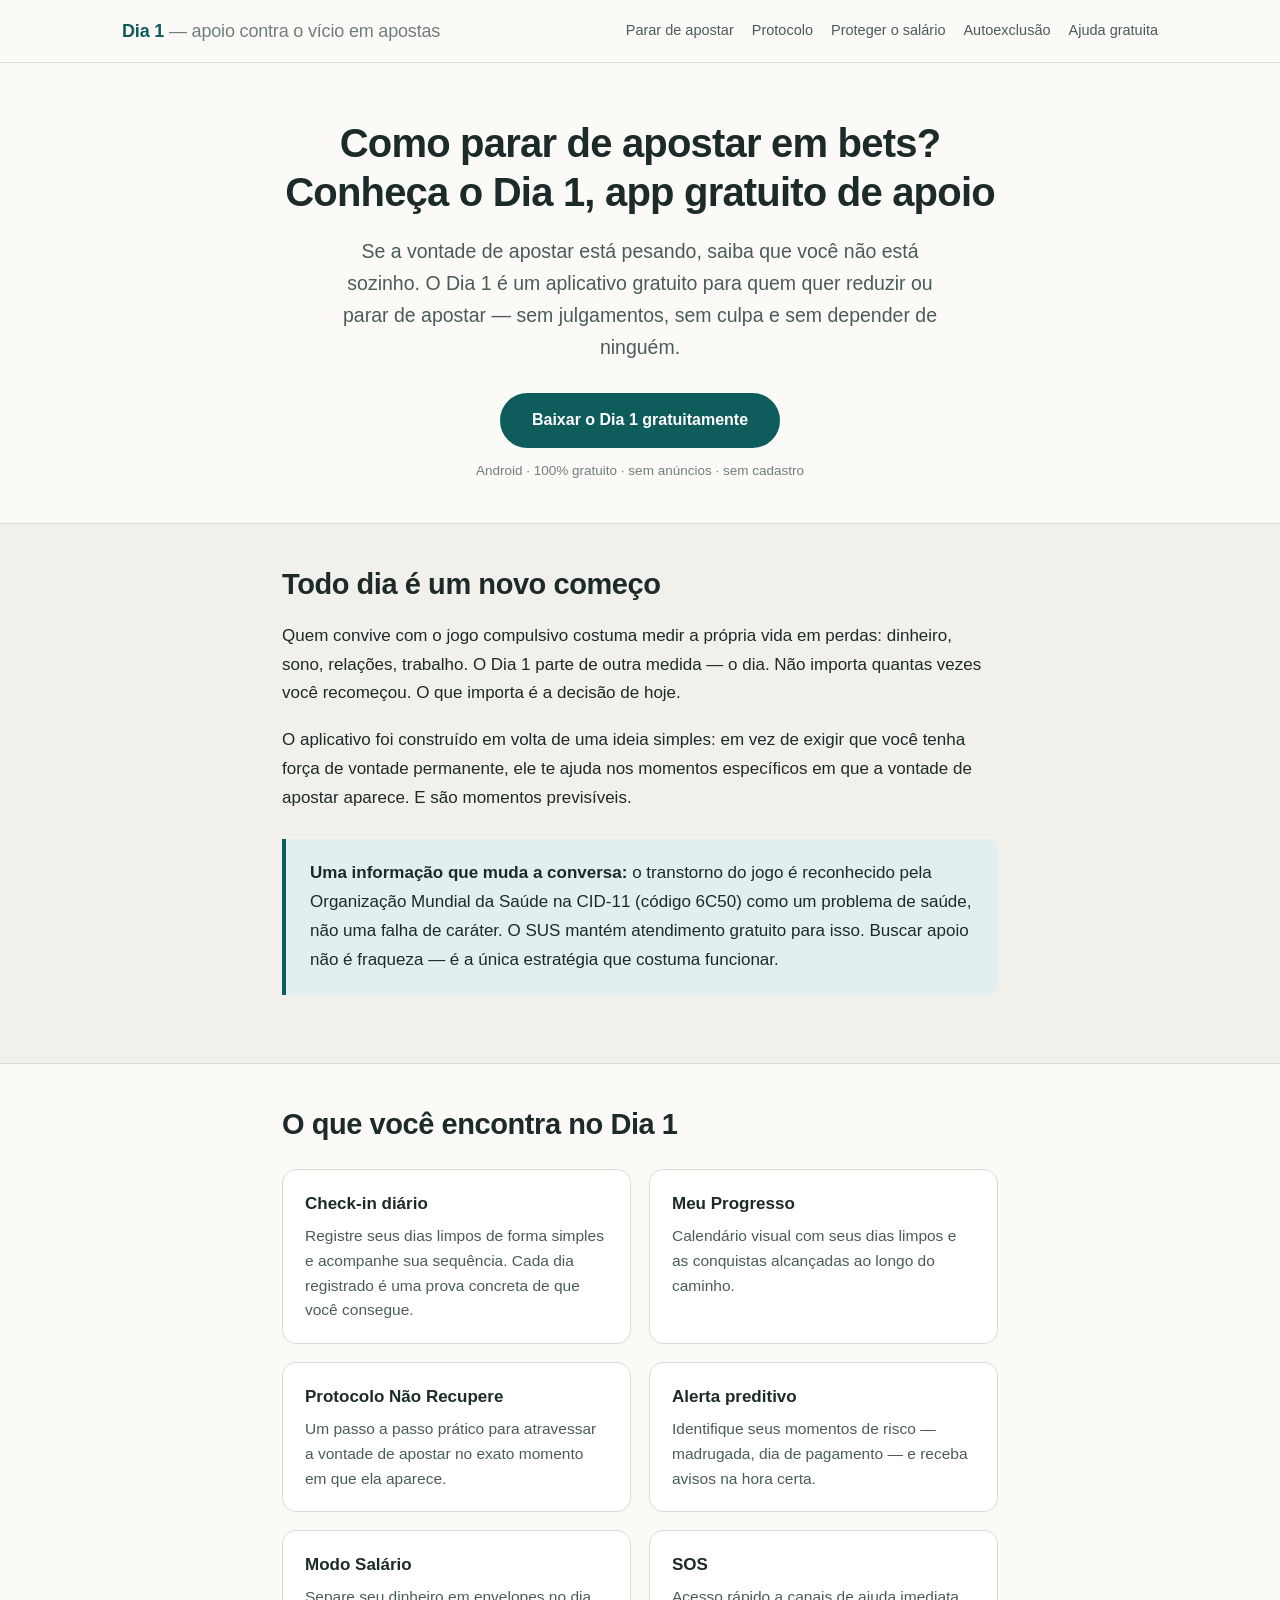
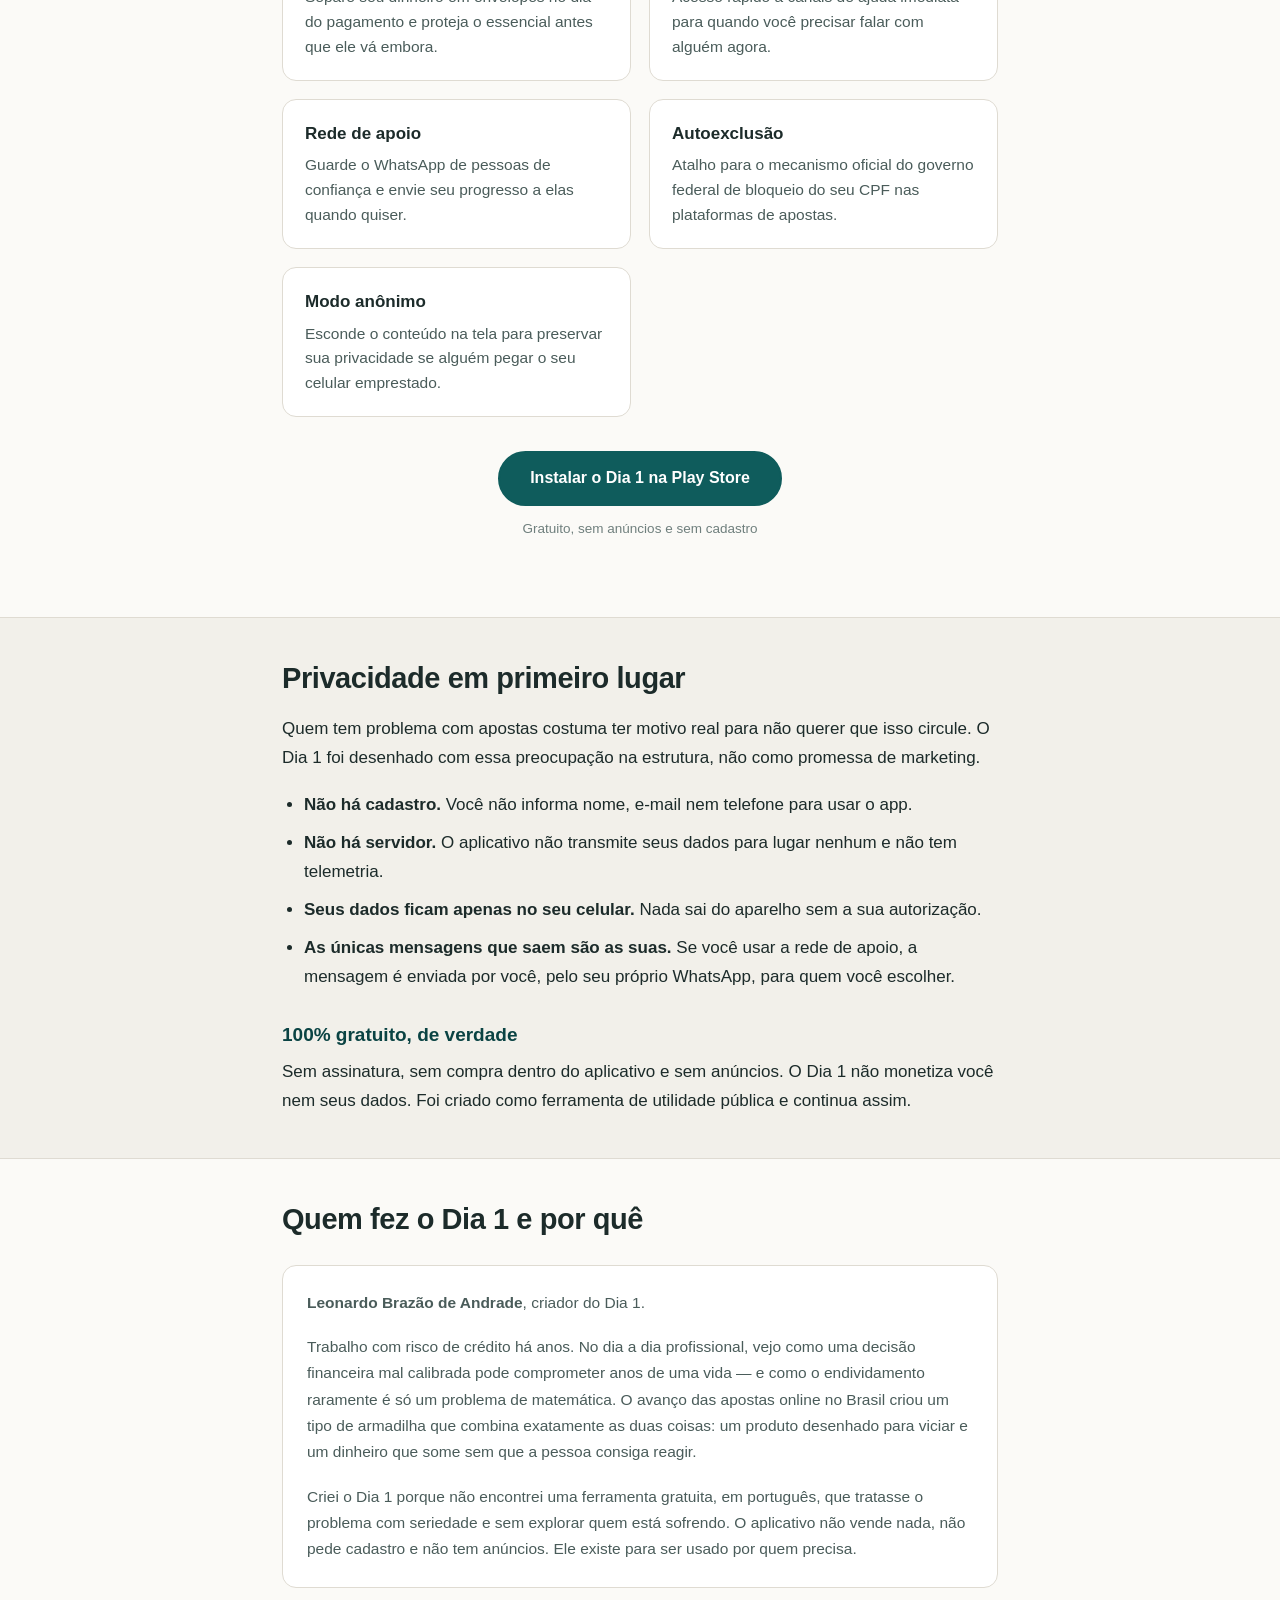
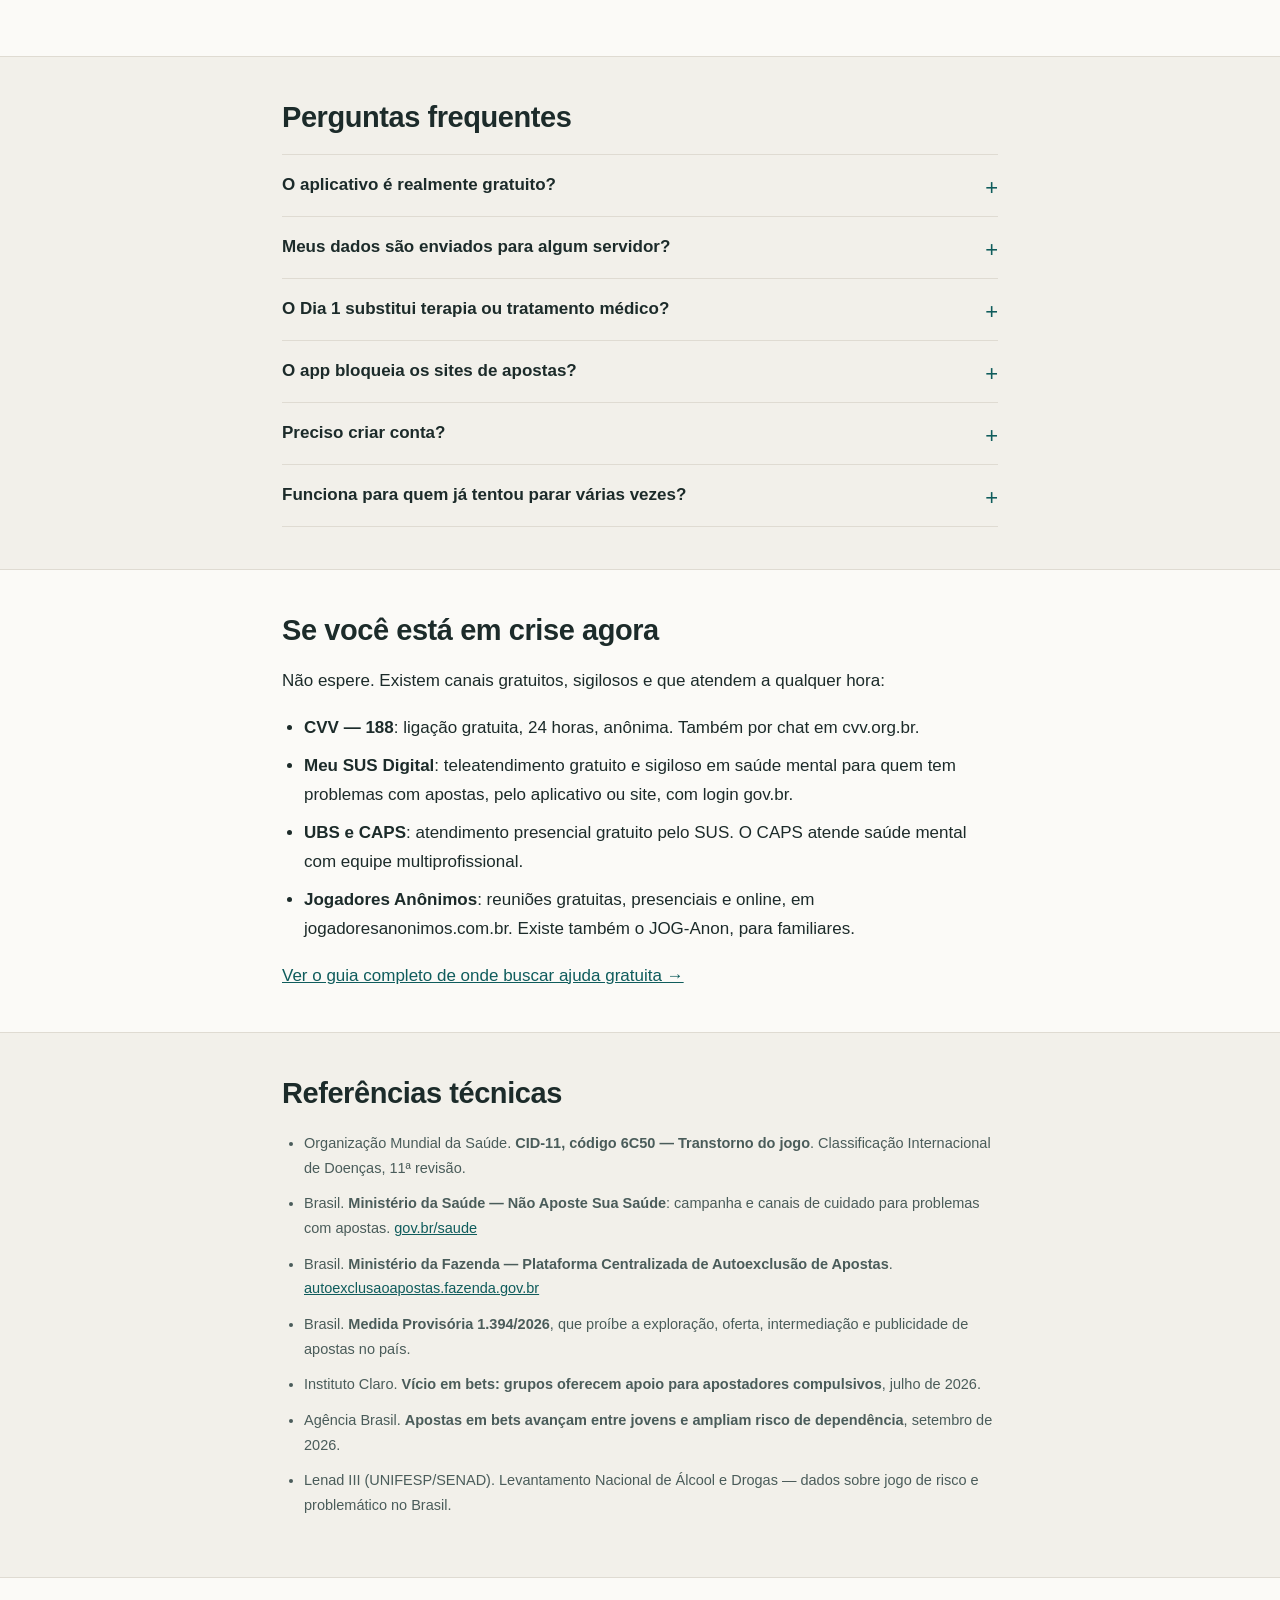
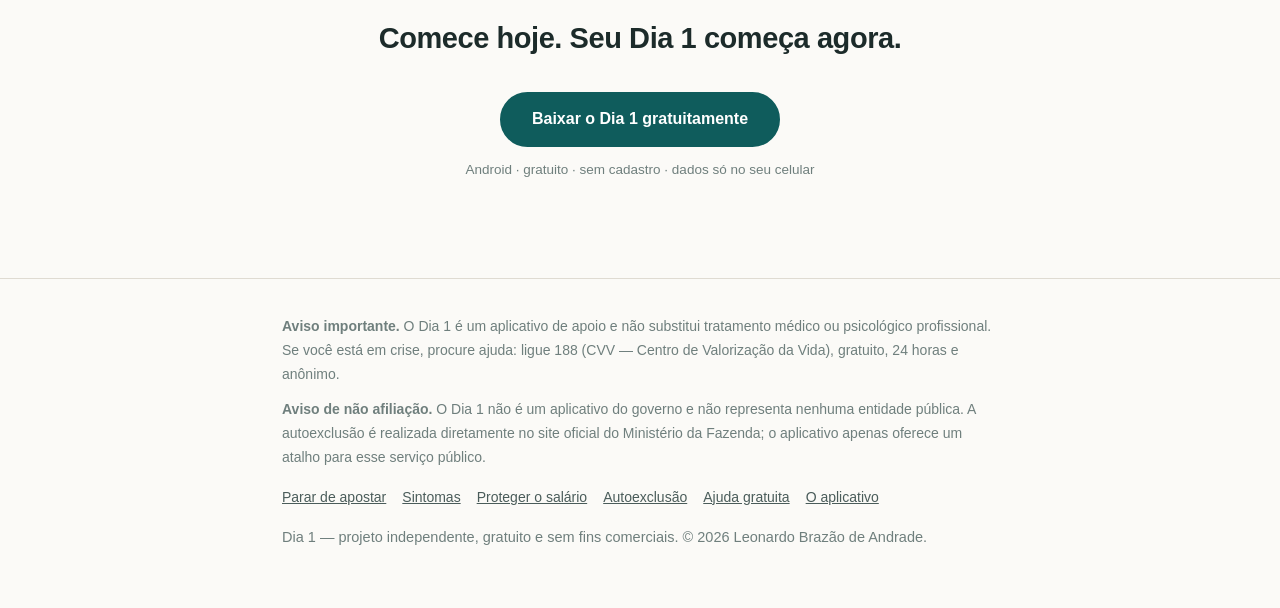
==== index.html @ 2828a222 "Create index.html" ====
<!DOCTYPE html>
<html lang="pt-BR">
<head>
<meta charset="utf-8">
<meta name="viewport" content="width=device-width, initial-scale=1">
<title>Dia 1 — App gratuito para parar de apostar e reduzir o vício em bets</title>
<meta name="description" content="O Dia 1 é um app gratuito de apoio para quem quer reduzir ou parar de apostar. Registre seus dias limpos, proteja seu salário e receba apoio. Sem anúncios, sem cadastro, dados só no seu celular.">
<link rel="canonical" href="https://leoandradefr.github.io/dia1/">
<meta name="robots" content="index, follow">
<meta name="author" content="Leonardo Brazão de Andrade">
<meta name="theme-color" content="#0f5c5c">

<meta property="og:type" content="website">
<meta property="og:locale" content="pt_BR">
<meta property="og:site_name" content="Dia 1">
<meta property="og:title" content="Dia 1 — App gratuito para parar de apostar e reduzir o vício em bets">
<meta property="og:description" content="App gratuito de apoio para quem quer reduzir ou parar de apostar. Sem anúncios, sem cadastro, dados só no seu celular.">
<meta property="og:url" content="https://leoandradefr.github.io/dia1/">
<meta name="twitter:card" content="summary_large_image">
<meta name="twitter:title" content="Dia 1 — App gratuito para parar de apostar">
<meta name="twitter:description" content="App gratuito de apoio para quem quer reduzir ou parar de apostar. Sem anúncios, sem cadastro, dados só no seu celular.">

<link rel="stylesheet" href="style.css">

<script type="application/ld+json">
{
  "@context": "https://schema.org",
  "@type": "SoftwareApplication",
  "name": "Dia 1",
  "alternateName": "Dia 1 - Reduza o Vício em Bets",
  "applicationCategory": "LifestyleApplication",
  "applicationSubCategory": "Saúde mental e apoio à dependência",
  "operatingSystem": "Android",
  "description": "Aplicativo gratuito de apoio para quem quer reduzir ou parar de apostar. Check-in diário de dias limpos, protocolo para momentos de fissura, alerta preditivo de risco, organização financeira do salário e acesso a canais de ajuda.",
  "url": "https://leoandradefr.github.io/dia1/",
  "installUrl": "https://play.google.com/store/apps/details?id=br.com.leonardo_andrade.dia1&hl=pt_BR",
  "inLanguage": "pt-BR",
  "isAccessibleForFree": true,
  "offers": {
    "@type": "Offer",
    "price": "0",
    "priceCurrency": "BRL"
  },
  "author": {
    "@type": "Person",
    "name": "Leonardo Brazão de Andrade"
  },
  "publisher": {
    "@type": "Organization",
    "name": "Dia 1"
  }
}
</script>
<script type="application/ld+json">
{
  "@context": "https://schema.org",
  "@type": "FAQPage",
  "mainEntity": [
    {
      "@type": "Question",
      "name": "O aplicativo Dia 1 é realmente gratuito?",
      "acceptedAnswer": {
        "@type": "Answer",
        "text": "Sim. O Dia 1 é totalmente gratuito: não tem assinatura, não tem compra dentro do app e não exibe anúncios. Ele foi criado como ferramenta de apoio e continua gratuito para todo mundo."
      }
    },
    {
      "@type": "Question",
      "name": "O Dia 1 coleta ou envia meus dados para algum servidor?",
      "acceptedAnswer": {
        "@type": "Answer",
        "text": "Não. O aplicativo não tem servidor e não transmite seus dados. Todas as informações ficam armazenadas apenas no seu celular. Não existe cadastro obrigatório. As únicas mensagens que podem sair do aparelho são aquelas que você mesmo escolhe enviar para pessoas de confiança, pelo seu próprio WhatsApp."
      }
    },
    {
      "@type": "Question",
      "name": "O Dia 1 substitui tratamento médico ou psicológico?",
      "acceptedAnswer": {
        "@type": "Answer",
        "text": "Não. O Dia 1 é uma ferramenta de apoio e não substitui acompanhamento profissional. Se você está em crise, ligue 188 para o CVV, que atende gratuitamente, 24 horas por dia, de forma anônima. O SUS também oferece atendimento gratuito nas UBS e nos CAPS."
      }
    },
    {
      "@type": "Question",
      "name": "O Dia 1 bloqueia os sites de apostas no meu celular?",
      "acceptedAnswer": {
        "@type": "Answer",
        "text": "O Dia 1 não é um bloqueador de sites. Ele oferece um atalho facilitado para a Plataforma Centralizada de Autoexclusão do Ministério da Fazenda, serviço oficial do governo federal em que você solicita o bloqueio do seu CPF nas plataformas de apostas autorizadas. O bloqueio é feito diretamente no site oficial do governo."
      }
    },
    {
      "@type": "Question",
      "name": "Preciso criar conta ou fazer login para usar o aplicativo?",
      "acceptedAnswer": {
        "@type": "Answer",
        "text": "Não. O Dia 1 não exige cadastro nem login. Você instala e começa a usar. Existe um modo anônimo que esconde o conteúdo da tela para preservar sua privacidade caso outra pessoa use o seu celular."
      }
    }
  ]
}
</script>
</head>
<body>

<a class="skip-link" href="#conteudo">Ir para o conteúdo</a>

<header class="site">
  <div class="wrap-wide">
    <a class="brand" href="index.html">Dia 1 <span>— apoio contra o vício em apostas</span></a>
    <nav class="site">
      <a href="como-parar-de-apostar.html">Parar de apostar</a>
      <a href="protocolo-nao-recupere.html">Protocolo</a>
      <a href="proteger-salario-de-apostas.html">Proteger o salário</a>
      <a href="autoexclusao-apostas.html">Autoexclusão</a>
      <a href="onde-buscar-ajuda-gratuita.html">Ajuda gratuita</a>
    </nav>
  </div>
</header>

<main id="conteudo">

  <div class="wrap">
    <div class="hero">
      <h1>Como parar de apostar em bets? Conheça o Dia 1, app gratuito de apoio</h1>
      <p class="lead">Se a vontade de apostar está pesando, saiba que você não está sozinho. O Dia 1 é um aplicativo gratuito para quem quer reduzir ou parar de apostar — sem julgamentos, sem culpa e sem depender de ninguém.</p>
      <a class="btn" href="https://play.google.com/store/apps/details?id=br.com.leonardo_andrade.dia1&amp;hl=pt_BR">Baixar o Dia 1 gratuitamente</a>
      <span class="btn-note">Android · 100% gratuito · sem anúncios · sem cadastro</span>
    </div>
  </div>

  <section class="alt">
    <div class="wrap">
      <h2>Todo dia é um novo começo</h2>
      <p>Quem convive com o jogo compulsivo costuma medir a própria vida em perdas: dinheiro, sono, relações, trabalho. O Dia 1 parte de outra medida — o dia. Não importa quantas vezes você recomeçou. O que importa é a decisão de hoje.</p>
      <p>O aplicativo foi construído em volta de uma ideia simples: em vez de exigir que você tenha força de vontade permanente, ele te ajuda nos momentos específicos em que a vontade de apostar aparece. E são momentos previsíveis.</p>
      <div class="callout">
        <p><strong>Uma informação que muda a conversa:</strong> o transtorno do jogo é reconhecido pela Organização Mundial da Saúde na CID-11 (código 6C50) como um problema de saúde, não uma falha de caráter. O SUS mantém atendimento gratuito para isso. Buscar apoio não é fraqueza — é a única estratégia que costuma funcionar.</p>
      </div>
    </div>
  </section>

  <section>
    <div class="wrap">
      <h2>O que você encontra no Dia 1</h2>
      <div class="cards">
        <div class="card">
          <h3>Check-in diário</h3>
          <p>Registre seus dias limpos de forma simples e acompanhe sua sequência. Cada dia registrado é uma prova concreta de que você consegue.</p>
        </div>
        <div class="card">
          <h3>Meu Progresso</h3>
          <p>Calendário visual com seus dias limpos e as conquistas alcançadas ao longo do caminho.</p>
        </div>
        <div class="card">
          <h3>Protocolo Não Recupere</h3>
          <p>Um passo a passo prático para atravessar a vontade de apostar no exato momento em que ela aparece.</p>
        </div>
        <div class="card">
          <h3>Alerta preditivo</h3>
          <p>Identifique seus momentos de risco — madrugada, dia de pagamento — e receba avisos na hora certa.</p>
        </div>
        <div class="card">
          <h3>Modo Salário</h3>
          <p>Separe seu dinheiro em envelopes no dia do pagamento e proteja o essencial antes que ele vá embora.</p>
        </div>
        <div class="card">
          <h3>SOS</h3>
          <p>Acesso rápido a canais de ajuda imediata para quando você precisar falar com alguém agora.</p>
        </div>
        <div class="card">
          <h3>Rede de apoio</h3>
          <p>Guarde o WhatsApp de pessoas de confiança e envie seu progresso a elas quando quiser.</p>
        </div>
        <div class="card">
          <h3>Autoexclusão</h3>
          <p>Atalho para o mecanismo oficial do governo federal de bloqueio do seu CPF nas plataformas de apostas.</p>
        </div>
        <div class="card">
          <h3>Modo anônimo</h3>
          <p>Esconde o conteúdo na tela para preservar sua privacidade se alguém pegar o seu celular emprestado.</p>
        </div>
      </div>
      <div class="btn-row">
        <a class="btn" href="https://play.google.com/store/apps/details?id=br.com.leonardo_andrade.dia1&amp;hl=pt_BR">Instalar o Dia 1 na Play Store</a>
        <span class="btn-note">Gratuito, sem anúncios e sem cadastro</span>
      </div>
    </div>
  </section>

  <section class="alt">
    <div class="wrap">
      <h2>Privacidade em primeiro lugar</h2>
      <p>Quem tem problema com apostas costuma ter motivo real para não querer que isso circule. O Dia 1 foi desenhado com essa preocupação na estrutura, não como promessa de marketing.</p>
      <ul>
        <li><strong>Não há cadastro.</strong> Você não informa nome, e-mail nem telefone para usar o app.</li>
        <li><strong>Não há servidor.</strong> O aplicativo não transmite seus dados para lugar nenhum e não tem telemetria.</li>
        <li><strong>Seus dados ficam apenas no seu celular.</strong> Nada sai do aparelho sem a sua autorização.</li>
        <li><strong>As únicas mensagens que saem são as suas.</strong> Se você usar a rede de apoio, a mensagem é enviada por você, pelo seu próprio WhatsApp, para quem você escolher.</li>
      </ul>
      <h3>100% gratuito, de verdade</h3>
      <p>Sem assinatura, sem compra dentro do aplicativo e sem anúncios. O Dia 1 não monetiza você nem seus dados. Foi criado como ferramenta de utilidade pública e continua assim.</p>
    </div>
  </section>

  <section>
    <div class="wrap">
      <h2>Quem fez o Dia 1 e por quê</h2>
      <div class="author">
        <div class="author-text">
          <p><strong>Leonardo Brazão de Andrade</strong>, criador do Dia 1.</p>
          <p>Trabalho com risco de crédito há anos. No dia a dia profissional, vejo como uma decisão financeira mal calibrada pode comprometer anos de uma vida — e como o endividamento raramente é só um problema de matemática. O avanço das apostas online no Brasil criou um tipo de armadilha que combina exatamente as duas coisas: um produto desenhado para viciar e um dinheiro que some sem que a pessoa consiga reagir.</p>
          <p>Criei o Dia 1 porque não encontrei uma ferramenta gratuita, em português, que tratasse o problema com seriedade e sem explorar quem está sofrendo. O aplicativo não vende nada, não pede cadastro e não tem anúncios. Ele existe para ser usado por quem precisa.</p>
        </div>
      </div>
    </div>
  </section>

  <section class="alt">
    <div class="wrap">
      <h2>Perguntas frequentes</h2>
      <div class="faq">
        <details>
          <summary>O aplicativo é realmente gratuito?</summary>
          <p>Sim. Não existe assinatura, compra dentro do app ou anúncio. O Dia 1 é gratuito para todo mundo e continua assim.</p>
        </details>
        <details>
          <summary>Meus dados são enviados para algum servidor?</summary>
          <p>Não. O app não tem servidor e não transmite dados. Tudo fica no seu celular. As únicas mensagens que podem sair do aparelho são as que você mesmo envia para pessoas de confiança, pelo seu WhatsApp.</p>
        </details>
        <details>
          <summary>O Dia 1 substitui terapia ou tratamento médico?</summary>
          <p>Não. Ele é uma ferramenta de apoio e não substitui acompanhamento profissional. Se você está em crise, ligue 188 (CVV), gratuito e 24 horas. Para tratamento, procure uma UBS ou um CAPS — o atendimento é gratuito pelo SUS.</p>
        </details>
        <details>
          <summary>O app bloqueia os sites de apostas?</summary>
          <p>O bloqueio é feito pela Plataforma Centralizada de Autoexclusão do Ministério da Fazenda, um serviço oficial do governo federal. O Dia 1 apenas oferece um atalho para esse serviço. O bloqueio em si é solicitado no site do governo.</p>
        </details>
        <details>
          <summary>Preciso criar conta?</summary>
          <p>Não. O app não exige cadastro nem login. Existe um modo anônimo que esconde o conteúdo da tela caso alguém use seu celular.</p>
        </details>
        <details>
          <summary>Funciona para quem já tentou parar várias vezes?</summary>
          <p>Funciona justamente para isso. O app foi construído em torno do recomeço: o contador zera, mas o histórico fica. A proposta não é nunca falhar — é voltar mais rápido.</p>
        </details>
      </div>
    </div>
  </section>

  <section>
    <div class="wrap">
      <h2>Se você está em crise agora</h2>
      <p>Não espere. Existem canais gratuitos, sigilosos e que atendem a qualquer hora:</p>
      <ul>
        <li><strong>CVV — 188</strong>: ligação gratuita, 24 horas, anônima. Também por chat em cvv.org.br.</li>
        <li><strong>Meu SUS Digital</strong>: teleatendimento gratuito e sigiloso em saúde mental para quem tem problemas com apostas, pelo aplicativo ou site, com login gov.br.</li>
        <li><strong>UBS e CAPS</strong>: atendimento presencial gratuito pelo SUS. O CAPS atende saúde mental com equipe multiprofissional.</li>
        <li><strong>Jogadores Anônimos</strong>: reuniões gratuitas, presenciais e online, em jogadoresanonimos.com.br. Existe também o JOG-Anon, para familiares.</li>
      </ul>
      <p><a href="onde-buscar-ajuda-gratuita.html">Ver o guia completo de onde buscar ajuda gratuita →</a></p>
    </div>
  </section>

  <section class="alt">
    <div class="wrap">
      <h2>Referências técnicas</h2>
      <ul class="refs">
        <li>Organização Mundial da Saúde. <strong>CID-11, código 6C50 — Transtorno do jogo</strong>. Classificação Internacional de Doenças, 11ª revisão.</li>
        <li>Brasil. <strong>Ministério da Saúde — Não Aposte Sua Saúde</strong>: campanha e canais de cuidado para problemas com apostas. <a href="https://www.gov.br/saude/pt-br/assuntos/saude-de-a-a-z/s/saude-mental/nao-aposte-sua-saude" rel="noopener">gov.br/saude</a></li>
        <li>Brasil. <strong>Ministério da Fazenda — Plataforma Centralizada de Autoexclusão de Apostas</strong>. <a href="https://autoexclusaoapostas.fazenda.gov.br/" rel="noopener">autoexclusaoapostas.fazenda.gov.br</a></li>
        <li>Brasil. <strong>Medida Provisória 1.394/2026</strong>, que proíbe a exploração, oferta, intermediação e publicidade de apostas no país.</li>
        <li>Instituto Claro. <strong>Vício em bets: grupos oferecem apoio para apostadores compulsivos</strong>, julho de 2026.</li>
        <li>Agência Brasil. <strong>Apostas em bets avançam entre jovens e ampliam risco de dependência</strong>, setembro de 2026.</li>
        <li>Lenad III (UNIFESP/SENAD). Levantamento Nacional de Álcool e Drogas — dados sobre jogo de risco e problemático no Brasil.</li>
      </ul>
    </div>
  </section>

  <section>
    <div class="wrap center">
      <h2>Comece hoje. Seu Dia 1 começa agora.</h2>
      <div class="btn-row">
        <a class="btn" href="https://play.google.com/store/apps/details?id=br.com.leonardo_andrade.dia1&amp;hl=pt_BR">Baixar o Dia 1 gratuitamente</a>
        <span class="btn-note">Android · gratuito · sem cadastro · dados só no seu celular</span>
      </div>
    </div>
  </section>

</main>

<footer class="site">
  <div class="wrap">
    <p><strong>Aviso importante.</strong> O Dia 1 é um aplicativo de apoio e não substitui tratamento médico ou psicológico profissional. Se você está em crise, procure ajuda: ligue 188 (CVV — Centro de Valorização da Vida), gratuito, 24 horas e anônimo.</p>
    <p><strong>Aviso de não afiliação.</strong> O Dia 1 não é um aplicativo do governo e não representa nenhuma entidade pública. A autoexclusão é realizada diretamente no site oficial do Ministério da Fazenda; o aplicativo apenas oferece um atalho para esse serviço público.</p>
    <div class="foot-links">
      <a href="como-parar-de-apostar.html">Parar de apostar</a>
      <a href="vicio-em-bets-sintomas.html">Sintomas</a>
      <a href="proteger-salario-de-apostas.html">Proteger o salário</a>
      <a href="autoexclusao-apostas.html">Autoexclusão</a>
      <a href="onde-buscar-ajuda-gratuita.html">Ajuda gratuita</a>
      <a href="app.html">O aplicativo</a>
    </div>
    <p class="small">Dia 1 — projeto independente, gratuito e sem fins comerciais. © 2026 Leonardo Brazão de Andrade.</p>
  </div>
</footer>

</body>
</html>
---- style.css ----
/* Dia 1 — site institucional
   Design: limpo, acolhedor, alta legibilidade, sem dependências externas.
   Paleta: verde-petróleo (calma/estabilidade) + areia quente (acolhimento). */

:root {
  --bg: #fbfaf7;
  --bg-alt: #f2f0ea;
  --ink: #1c2b2a;
  --ink-soft: #4a5c5a;
  --ink-mute: #6f7f7d;
  --brand: #0f5c5c;
  --brand-dark: #0a4343;
  --brand-light: #e3efee;
  --accent: #c96a3f;
  --accent-soft: #fbeee7;
  --line: #dfdbd2;
  --white: #ffffff;
  --radius: 14px;
  --maxw: 760px;
  --maxw-wide: 1080px;
  --font: -apple-system, BlinkMacSystemFont, "Segoe UI", Roboto, "Helvetica Neue", Arial, sans-serif;
}

* { box-sizing: border-box; }

html {
  scroll-behavior: smooth;
  -webkit-text-size-adjust: 100%;
}

body {
  margin: 0;
  background: var(--bg);
  color: var(--ink);
  font-family: var(--font);
  font-size: 17px;
  line-height: 1.7;
  -webkit-font-smoothing: antialiased;
}

/* ---------- Estrutura ---------- */

.wrap {
  width: 100%;
  max-width: var(--maxw);
  margin: 0 auto;
  padding: 0 22px;
}

.wrap-wide {
  width: 100%;
  max-width: var(--maxw-wide);
  margin: 0 auto;
  padding: 0 22px;
}

header.site {
  border-bottom: 1px solid var(--line);
  background: var(--bg);
  position: sticky;
  top: 0;
  z-index: 20;
}

header.site .wrap-wide {
  display: flex;
  align-items: center;
  justify-content: space-between;
  gap: 16px;
  min-height: 62px;
  flex-wrap: wrap;
}

.brand {
  font-weight: 700;
  font-size: 18px;
  letter-spacing: -0.01em;
  color: var(--brand);
  text-decoration: none;
  white-space: nowrap;
}

.brand span {
  color: var(--ink-mute);
  font-weight: 500;
}

nav.site {
  display: flex;
  gap: 18px;
  flex-wrap: wrap;
}

nav.site a {
  color: var(--ink-soft);
  text-decoration: none;
  font-size: 14.5px;
  font-weight: 500;
  padding: 4px 0;
  border-bottom: 2px solid transparent;
  transition: color .15s, border-color .15s;
}

nav.site a:hover,
nav.site a:focus {
  color: var(--brand);
  border-bottom-color: var(--brand);
}

main { display: block; }

/* ---------- Hero ---------- */

.hero {
  padding: 56px 0 40px;
  text-align: center;
}

.hero h1 {
  font-size: clamp(28px, 5vw, 40px);
  line-height: 1.22;
  letter-spacing: -0.02em;
  margin: 0 0 18px;
  font-weight: 700;
  color: var(--ink);
}

.hero p.lead {
  font-size: clamp(17px, 2.2vw, 19.5px);
  color: var(--ink-soft);
  max-width: 620px;
  margin: 0 auto 30px;
  line-height: 1.65;
}

/* ---------- Botões ---------- */

.btn {
  display: inline-block;
  background: var(--brand);
  color: var(--white);
  text-decoration: none;
  font-weight: 600;
  font-size: 16px;
  padding: 15px 30px;
  border-radius: 999px;
  border: 2px solid var(--brand);
  transition: background .15s, transform .1s;
  line-height: 1.3;
}

.btn:hover, .btn:focus {
  background: var(--brand-dark);
  border-color: var(--brand-dark);
  transform: translateY(-1px);
}

.btn-outline {
  background: transparent;
  color: var(--brand);
}

.btn-outline:hover, .btn-outline:focus {
  background: var(--brand-light);
  color: var(--brand-dark);
}

.btn-note {
  display: block;
  font-size: 13.5px;
  color: var(--ink-mute);
  margin-top: 12px;
}

.btn-row {
  text-align: center;
  margin: 34px 0;
}

/* ---------- Seções ---------- */

section {
  padding: 42px 0;
}

section.alt {
  background: var(--bg-alt);
  border-top: 1px solid var(--line);
  border-bottom: 1px solid var(--line);
}

h2 {
  font-size: clamp(23px, 3.4vw, 29px);
  line-height: 1.3;
  letter-spacing: -0.015em;
  margin: 0 0 18px;
  font-weight: 700;
}

h3 {
  font-size: 19px;
  line-height: 1.4;
  margin: 30px 0 10px;
  font-weight: 650;
  color: var(--brand-dark);
}

p { margin: 0 0 18px; }

p:last-child { margin-bottom: 0; }

a { color: var(--brand); }

ul, ol {
  margin: 0 0 18px;
  padding-left: 22px;
}

li { margin-bottom: 9px; }

strong { font-weight: 650; }

/* ---------- Cards de funcionalidades ---------- */

.cards {
  display: grid;
  grid-template-columns: repeat(auto-fit, minmax(240px, 1fr));
  gap: 18px;
  margin: 26px 0;
}

.card {
  background: var(--white);
  border: 1px solid var(--line);
  border-radius: var(--radius);
  padding: 22px 22px 20px;
}

.card h3 {
  margin: 0 0 8px;
  font-size: 17px;
  color: var(--ink);
}

.card p {
  font-size: 15.5px;
  color: var(--ink-soft);
  margin: 0;
  line-height: 1.6;
}

/* ---------- Callout ---------- */

.callout {
  background: var(--brand-light);
  border-left: 4px solid var(--brand);
  border-radius: 0 10px 10px 0;
  padding: 20px 24px;
  margin: 26px 0;
}

.callout p { margin-bottom: 10px; }
.callout p:last-child { margin-bottom: 0; }

.callout-warm {
  background: var(--accent-soft);
  border-left-color: var(--accent);
}

/* ---------- FAQ ---------- */

.faq details {
  border-bottom: 1px solid var(--line);
  padding: 16px 0;
}

.faq details:first-of-type { border-top: 1px solid var(--line); }

.faq summary {
  font-weight: 650;
  cursor: pointer;
  font-size: 17px;
  color: var(--ink);
  list-style: none;
  position: relative;
  padding-right: 28px;
}

.faq summary::-webkit-details-marker { display: none; }

.faq summary::after {
  content: "+";
  position: absolute;
  right: 0;
  top: -2px;
  font-size: 22px;
  font-weight: 400;
  color: var(--brand);
}

.faq details[open] summary::after { content: "−"; }

.faq details p {
  margin-top: 12px;
  color: var(--ink-soft);
  font-size: 16px;
}

/* ---------- Referências ---------- */

.refs {
  font-size: 14.5px;
  color: var(--ink-soft);
}

.refs li { margin-bottom: 11px; }

.refs a { color: var(--brand); }

/* ---------- Autor ---------- */

.author {
  display: flex;
  gap: 20px;
  align-items: flex-start;
  background: var(--white);
  border: 1px solid var(--line);
  border-radius: var(--radius);
  padding: 24px;
  margin: 26px 0;
}

.author-text { font-size: 15.5px; color: var(--ink-soft); }

.author-text p:last-child { margin-bottom: 0; }

/* ---------- Avisos ---------- */

.notice {
  font-size: 14px;
  color: var(--ink-mute);
  line-height: 1.65;
  background: var(--bg-alt);
  border: 1px solid var(--line);
  border-radius: 10px;
  padding: 18px 20px;
  margin: 26px 0;
}

.notice strong { color: var(--ink-soft); }

/* ---------- Footer ---------- */

footer.site {
  border-top: 1px solid var(--line);
  padding: 36px 0 46px;
  margin-top: 20px;
  font-size: 14px;
  color: var(--ink-mute);
}

footer.site p { margin-bottom: 12px; }

footer.site a { color: var(--ink-soft); }

footer.site .foot-links {
  display: flex;
  gap: 16px;
  flex-wrap: wrap;
  margin: 16px 0;
}

/* ---------- Utilidades ---------- */

.center { text-align: center; }

.small { font-size: 14.5px; color: var(--ink-mute); }

.skip-link {
  position: absolute;
  left: -9999px;
}

.skip-link:focus {
  left: 12px;
  top: 12px;
  background: var(--brand);
  color: white;
  padding: 10px 16px;
  border-radius: 8px;
  z-index: 99;
}

/* ---------- Responsivo ---------- */

@media (max-width: 620px) {
  body { font-size: 16.5px; }
  .hero { padding: 38px 0 26px; }
  section { padding: 32px 0; }
  .btn { width: 100%; text-align: center; }
  .author { flex-direction: column; gap: 12px; }
  nav.site { gap: 14px; }
  nav.site a { font-size: 14px; }
}

@media (prefers-reduced-motion: reduce) {
  html { scroll-behavior: auto; }
  * { transition: none !important; }
}
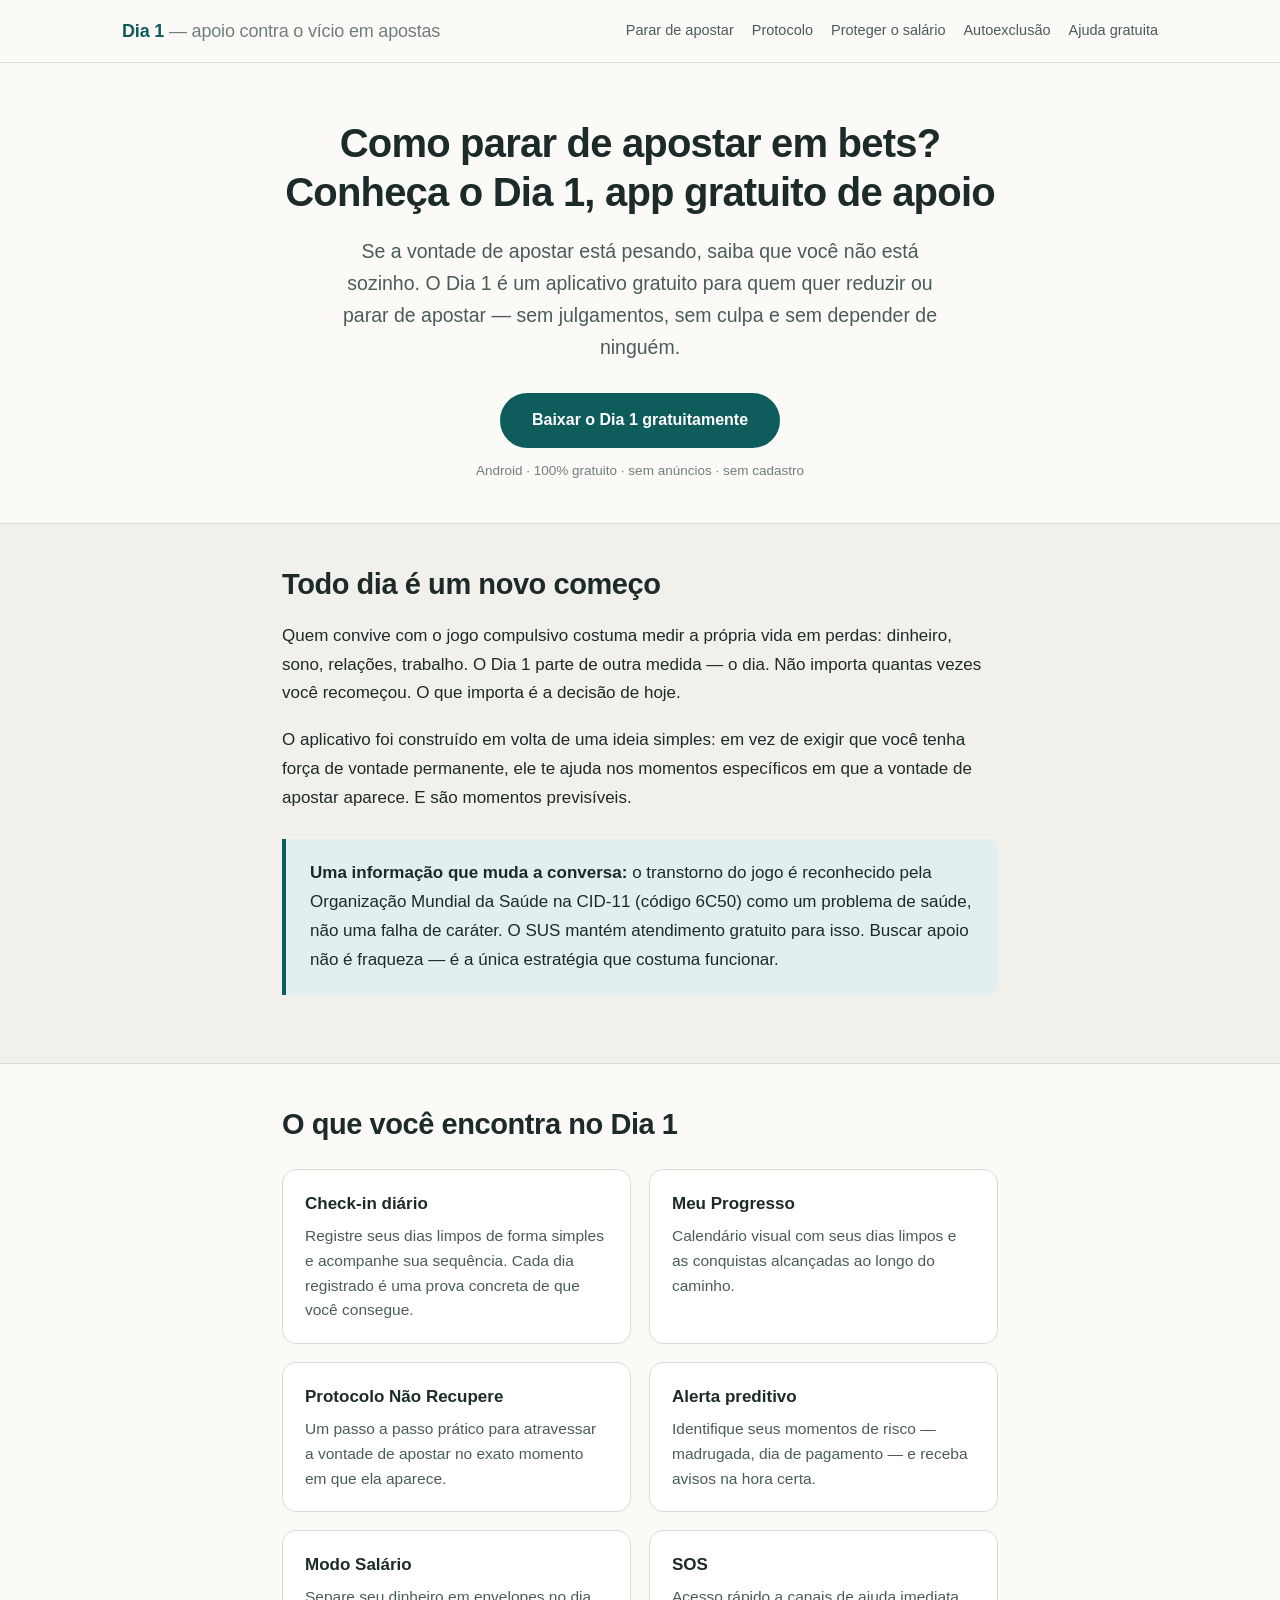
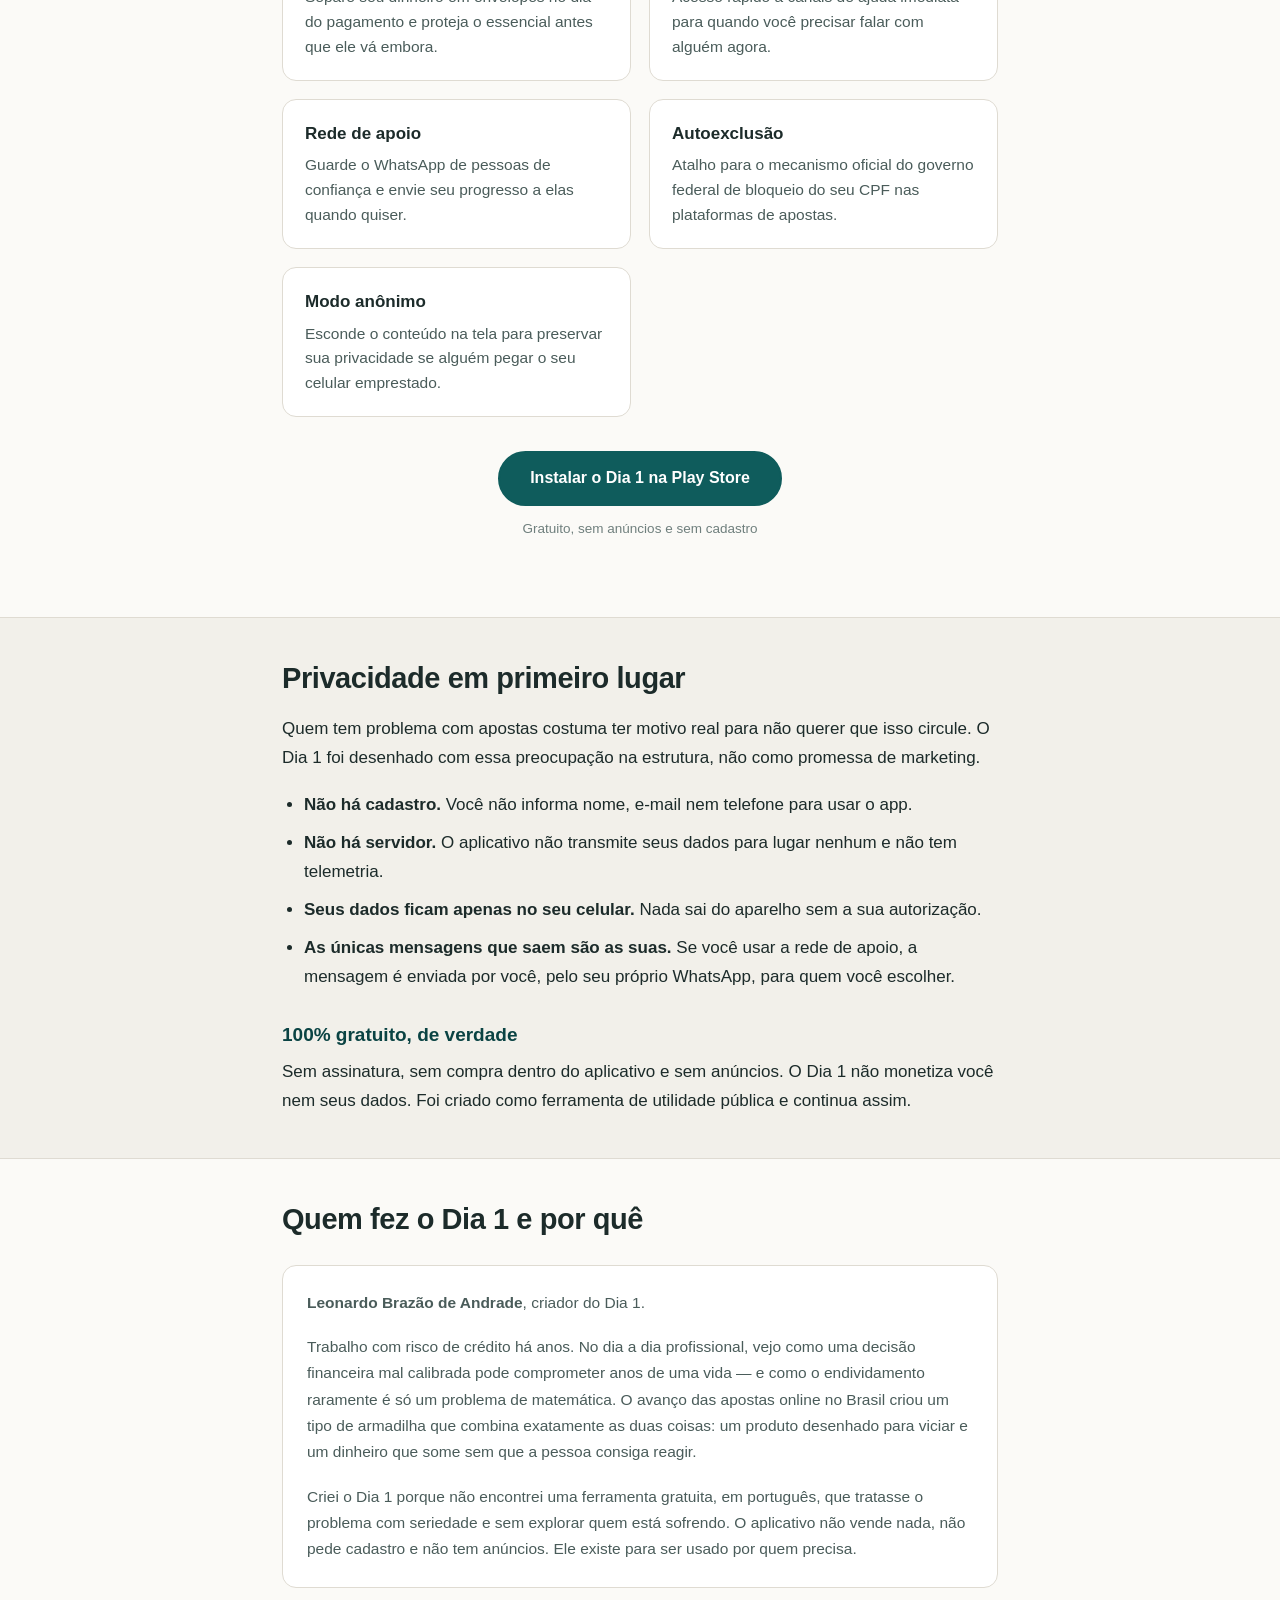
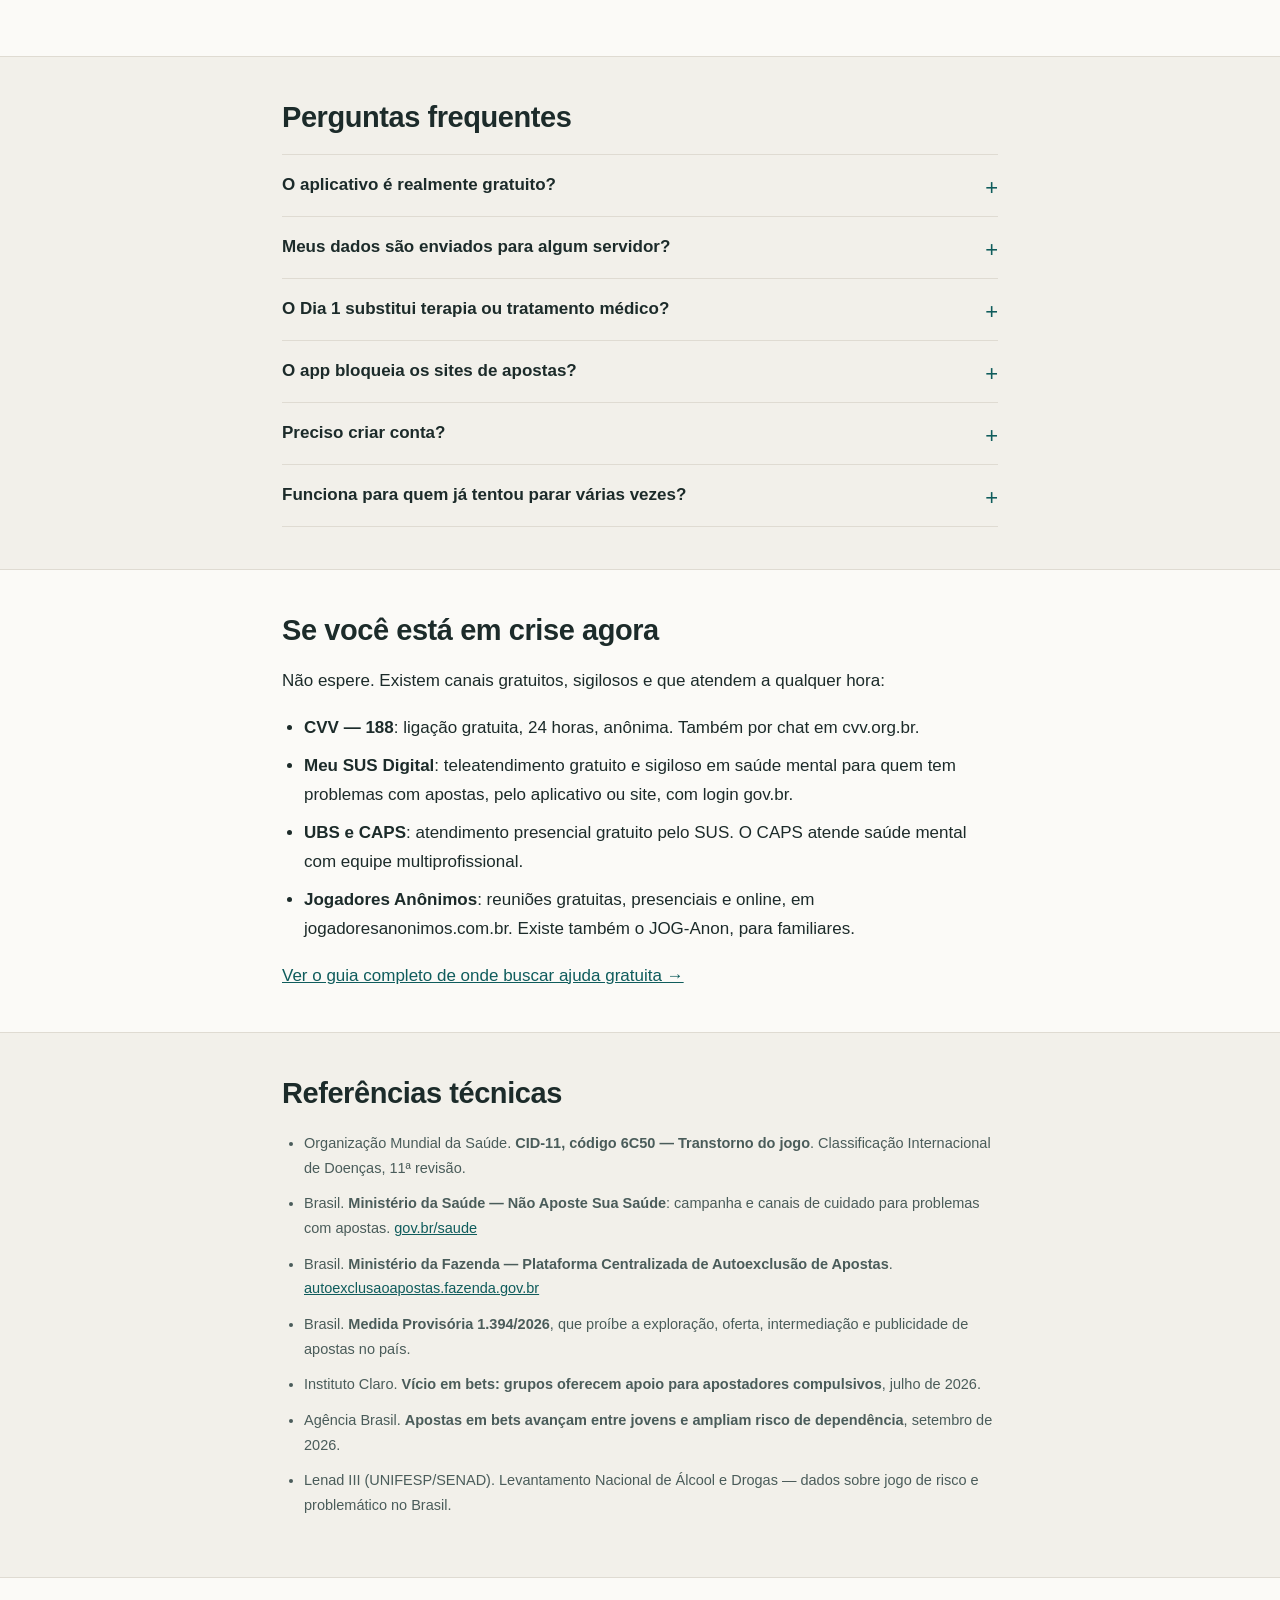
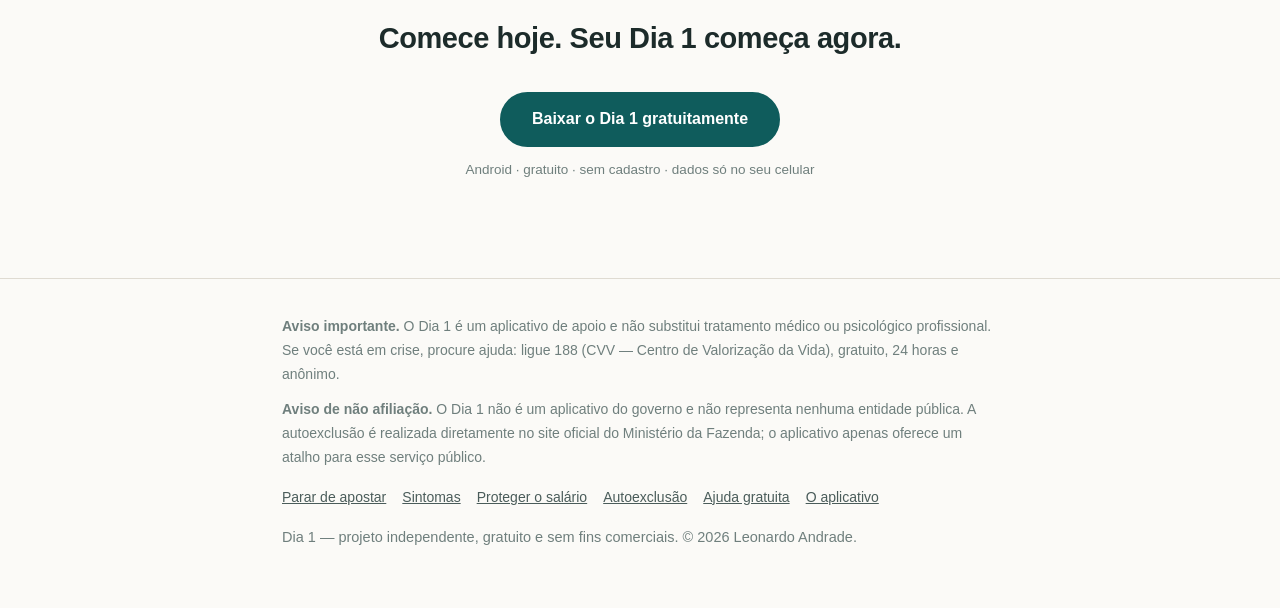
==== commit 129274d3: "Update index.html" ====
--- a/index.html
+++ b/index.html
@@ -7,7 +7,7 @@
 <meta name="description" content="O Dia 1 é um app gratuito de apoio para quem quer reduzir ou parar de apostar. Registre seus dias limpos, proteja seu salário e receba apoio. Sem anúncios, sem cadastro, dados só no seu celular.">
 <link rel="canonical" href="https://leoandradefr.github.io/dia1/">
 <meta name="robots" content="index, follow">
-<meta name="author" content="Leonardo Brazão de Andrade">
+<meta name="author" content="Leonardo Andrade">
 <meta name="theme-color" content="#0f5c5c">
 
 <meta property="og:type" content="website">
@@ -300,7 +300,7 @@
       <a href="onde-buscar-ajuda-gratuita.html">Ajuda gratuita</a>
       <a href="app.html">O aplicativo</a>
     </div>
-    <p class="small">Dia 1 — projeto independente, gratuito e sem fins comerciais. © 2026 Leonardo Brazão de Andrade.</p>
+    <p class="small">Dia 1 — projeto independente, gratuito e sem fins comerciais. © 2026 Leonardo Andrade.</p>
   </div>
 </footer>
 
